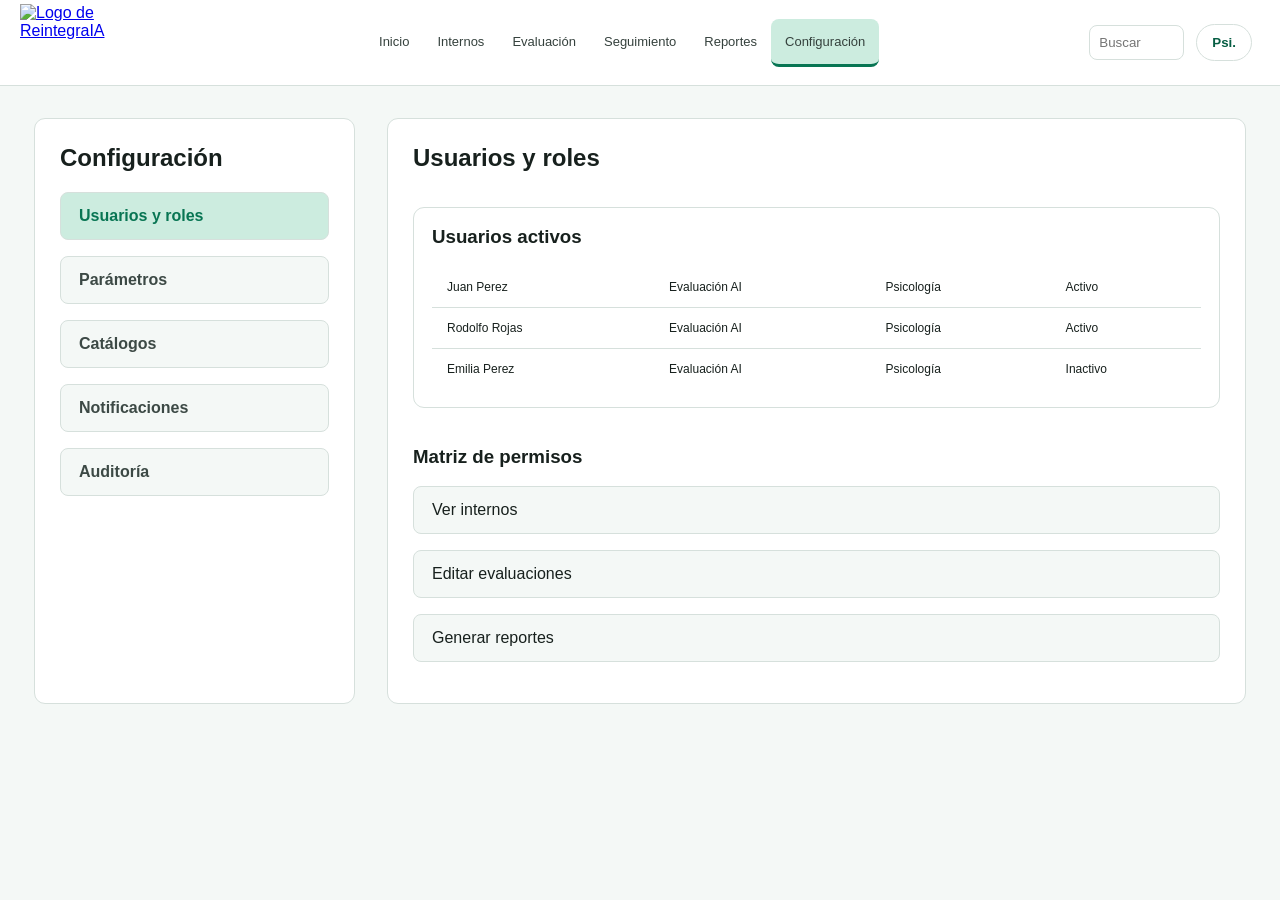
==== public/configuracion.html @ 0970b266 "fix: publish actual ReintegraIA prototype pages" ====
<!DOCTYPE html>
<html lang="es">
  <head>
    <meta charset="UTF-8" />
    <meta name="viewport" content="width=device-width, initial-scale=1.0" />
    <title>Configuración - ReintegraIA</title>
    <link rel="stylesheet" href="assets/styles/he_cab_configuracion.css" />
  </head>

  <body>
    <nav class="top-header">
      <a href="index.html" class="logo">
        <img src="assets/images/logo_reintegraia.jpg" alt="Logo de ReintegraIA" />
      </a>

      <ul class="menu-horizontal">
        <li>
          <a href="index.html">Inicio</a>
          <ul class="menu-vertical">
            <li><a href="index.html">Panel principal</a></li>
            <li><a href="#">Calendario de sesiones</a></li>
            <li><a href="#">Alertas recientes</a></li>
          </ul>
        </li>
        <li>
          <a href="#">Internos</a>
          <ul class="menu-vertical">
            <li><a href="#">Lista de internos</a></li>
            <li><a href="#">Registrar interno</a></li>
            <li><a href="#">Perfil del interno</a></li>
            <li><a href="#">Historial del interno</a></li>
          </ul>
        </li>
        <li>
          <a href="evaluacion.html">Evaluación</a>
          <ul class="menu-vertical">
            <li><a href="evaluacion.html">Evaluación psicológica</a></li>
            <li><a href="evaluacion.html">Evaluación social</a></li>
            <li><a href="evaluacion.html">Diagnóstico inicial</a></li>
            <li><a href="evaluacion.html">Plan de intervención</a></li>
          </ul>
        </li>
        <li>
          <a href="seguimiento.html">Seguimiento</a>
          <ul class="menu-vertical">
            <li><a href="seguimiento.html">Sesiones programadas</a></li>
            <li><a href="#">Registrar avance</a></li>
            <li><a href="#">Observaciones</a></li>
            <li><a href="#">Estado del tratamiento</a></li>
          </ul>
        </li>
        <li>
          <a href="#">Reportes</a>
          <ul class="menu-vertical">
            <li><a href="#">Reporte individual</a></li>
            <li><a href="#">Reporte por especialista</a></li>
            <li><a href="#">Reporte mensual</a></li>
            <li><a href="#">Exportar reporte</a></li>
          </ul>
        </li>
        <li class="opcion-activa">
          <a href="configuracion.html">Configuración</a>
          <ul class="menu-vertical menu-configuracion">
            <li><a href="configuracion.html">Mi perfil</a></li>
            <li><a href="configuracion.html">Especialistas</a></li>
            <li><a href="configuracion.html">Roles y permisos</a></li>
            <li><a href="#">Cerrar sesión</a></li>
          </ul>
        </li>
      </ul>

      <div class="div-busqueda">
        <input type="text" placeholder="Buscar" />
        <button type="button">Psi.</button>
      </div>
    </nav>

    <section class="section-configuracion">
      <div class="div-menu-configuracion">
        <h2>Configuración</h2>
        <a href="" class="seleccionado">Usuarios y roles</a>
        <a href="">Parámetros</a>
        <a href="">Catálogos</a>
        <a href="">Notificaciones</a>
        <a href="">Auditoría</a>
      </div>

      <div class="div-usuarios-roles">
        <h2>Usuarios y roles</h2>

        <div class="usuarios-activos">
          <h3>Usuarios activos</h3>
          <table>
            <tbody>
              <tr><td>Juan Perez</td><td>Evaluación AI</td><td>Psicología</td><td>Activo</td></tr>
              <tr><td>Rodolfo Rojas</td><td>Evaluación AI</td><td>Psicología</td><td>Activo</td></tr>
              <tr><td>Emilia Perez</td><td>Evaluación AI</td><td>Psicología</td><td>Inactivo</td></tr>
            </tbody>
          </table>
        </div>

        <h3 class="titulo-permisos">Matriz de permisos</h3>
        <div class="matriz-permisos">
          <p>Ver internos</p>
          <p>Editar evaluaciones</p>
          <p>Generar reportes</p>
        </div>
      </div>
    </section>
  </body>
</html>
---- public/assets/styles/he_cab_configuracion.css ----
body {
  margin: 0;
  background-color: #f4f8f6;
  color: #17201d;
  font-family: Arial, sans-serif;
}

.top-header {
  position: fixed;
  top: 0;
  left: 0;
  z-index: 100;
  display: flex;
  width: 100%;
  height: 85px;
  align-items: center;
  justify-content: space-between;
  background-color: white;
  border-bottom: 1px solid #d6e0dc;
}

.logo { margin-left: 20px; }
.logo img { display: block; width: 135px; height: 78px; object-fit: contain; }
.menu-horizontal { display: flex; padding: 0; list-style: none; }
.menu-horizontal li { position: relative; }

.menu-horizontal li a {
  display: block;
  padding: 15px 14px;
  color: #35413d;
  font-size: 13px;
  text-decoration: none;
}

.menu-horizontal li a:hover,
.opcion-activa > a { color: #075e44; background-color: #ccecdf; border-radius: 8px; }
.opcion-activa > a { border-bottom: 3px solid #087553; }

.menu-vertical {
  position: absolute;
  display: none;
  width: 210px;
  padding: 5px 0;
  background-color: white;
  border: 1px solid #d6e0dc;
  border-radius: 8px;
  list-style: none;
}

.menu-horizontal li:hover .menu-vertical { display: block; }
.menu-vertical li a { padding: 10px 14px; font-size: 12px; }
.menu-vertical li a:hover { background-color: #edf7f3; border-radius: 0; }
.menu-configuracion { right: 0; }

.div-busqueda { display: flex; align-items: center; gap: 12px; margin-right: 28px; }
.div-busqueda input,
.div-busqueda button { padding: 9px; background-color: white; border: 1px solid #d6e0dc; border-radius: 8px; }
.div-busqueda input { width: 75px; }
.div-busqueda button { padding: 10px 15px; color: #075e44; border-radius: 20px; font-weight: bold; }

/* CONTENIDO DE CONFIGURACION */
.section-configuracion {
  display: flex;
  margin: 118px 34px 35px;
  gap: 32px;
}

.div-menu-configuracion,
.div-usuarios-roles {
  background-color: white;
  border: 1px solid #d6e0dc;
  border-radius: 11px;
  padding: 25px;
}

.div-menu-configuracion { width: 25%; }
.div-usuarios-roles { width: 75%; }
.div-menu-configuracion h2,
.div-usuarios-roles h2 { margin-top: 0; }

.div-menu-configuracion a {
  display: block;
  margin-top: 16px;
  padding: 14px 18px;
  color: #3c4945;
  background-color: #f4f8f6;
  border: 1px solid #d6e0dc;
  border-radius: 8px;
  text-decoration: none;
  font-weight: bold;
}

.div-menu-configuracion .seleccionado {
  color: #087553;
  background-color: #ccecdf;
}

.usuarios-activos {
  margin-top: 35px;
  padding: 18px;
  border: 1px solid #d6e0dc;
  border-radius: 11px;
}

.usuarios-activos h3 { margin-top: 0; }
.usuarios-activos table { width: 100%; border-collapse: collapse; font-size: 12px; }
.usuarios-activos td { padding: 13px 15px; border-bottom: 1px solid #d6e0dc; }
.usuarios-activos tr:last-child td { border-bottom: 0; }

.titulo-permisos { margin-top: 38px; }
.matriz-permisos p {
  padding: 14px 18px;
  background-color: #f4f8f6;
  border: 1px solid #d6e0dc;
  border-radius: 8px;
}
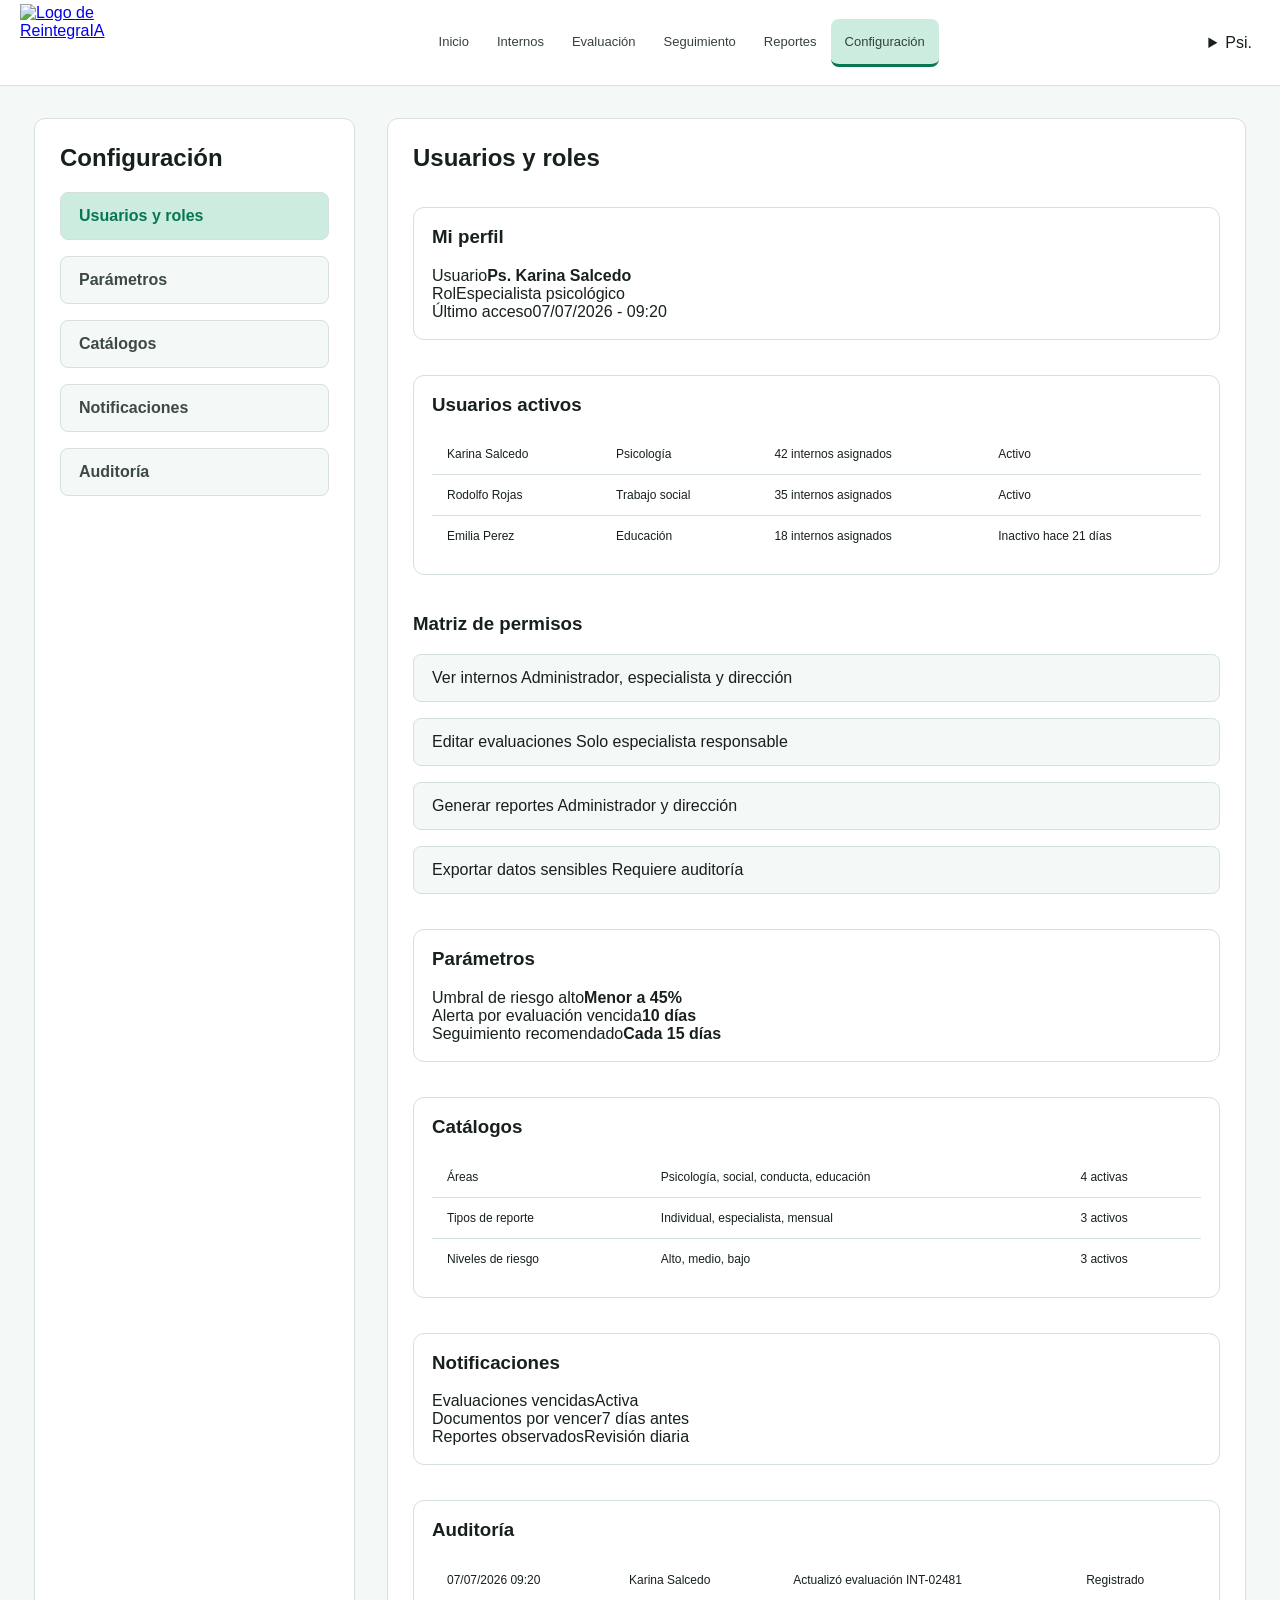
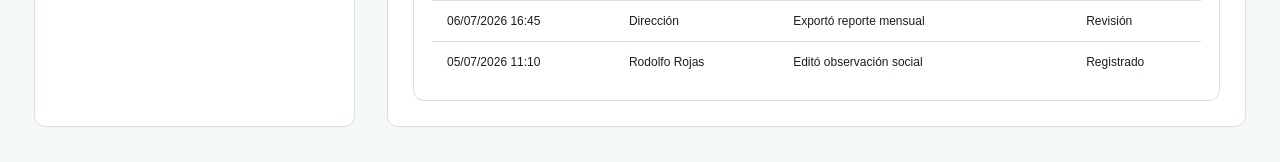
==== commit 1443347d: "Update configuracion.html Cambios en configuración" ====
--- a/public/configuracion.html
+++ b/public/configuracion.html
@@ -5,12 +5,13 @@
     <meta name="viewport" content="width=device-width, initial-scale=1.0" />
     <title>Configuración - ReintegraIA</title>
     <link rel="stylesheet" href="assets/styles/he_cab_configuracion.css" />
+    <link rel="stylesheet" href="assets/styles/he_cab_mejoras.css" />
   </head>
 
   <body>
     <nav class="top-header">
       <a href="index.html" class="logo">
-        <img src="assets/images/logo_reintegraia.jpg" alt="Logo de ReintegraIA" />
+        <img src="assets/images/logo_reintegraia-sinFondo.png" alt="Logo de ReintegraIA" />
       </a>
 
       <ul class="menu-horizontal">
@@ -18,95 +19,149 @@
           <a href="index.html">Inicio</a>
           <ul class="menu-vertical">
             <li><a href="index.html">Panel principal</a></li>
-            <li><a href="#">Calendario de sesiones</a></li>
-            <li><a href="#">Alertas recientes</a></li>
+            <li><a href="seguimiento.html#calendario-sesiones">Calendario de sesiones</a></li>
+            <li><a href="index.html#alertas-recientes">Alertas recientes</a></li>
           </ul>
         </li>
         <li>
-          <a href="#">Internos</a>
+          <a href="internos.html">Internos</a>
           <ul class="menu-vertical">
-            <li><a href="#">Lista de internos</a></li>
-            <li><a href="#">Registrar interno</a></li>
-            <li><a href="#">Perfil del interno</a></li>
-            <li><a href="#">Historial del interno</a></li>
+            <li><a href="internos.html#lista-internos">Lista de internos</a></li>
+            <li><a href="internos.html#registrar-interno">Registrar interno</a></li>
+            <li><a href="internos.html#perfil-interno">Perfil del interno</a></li>
+            <li><a href="internos.html#historial-interno">Historial del interno</a></li>
           </ul>
         </li>
         <li>
           <a href="evaluacion.html">Evaluación</a>
           <ul class="menu-vertical">
-            <li><a href="evaluacion.html">Evaluación psicológica</a></li>
-            <li><a href="evaluacion.html">Evaluación social</a></li>
-            <li><a href="evaluacion.html">Diagnóstico inicial</a></li>
-            <li><a href="evaluacion.html">Plan de intervención</a></li>
+            <li><a href="evaluacion.html#evaluacion-psicologica">Evaluación psicológica</a></li>
+            <li><a href="evaluacion.html#evaluacion-social">Evaluación social</a></li>
+            <li><a href="evaluacion.html#diagnostico-inicial">Diagnóstico inicial</a></li>
+            <li><a href="evaluacion.html#plan-intervencion">Plan de intervención</a></li>
           </ul>
         </li>
         <li>
           <a href="seguimiento.html">Seguimiento</a>
           <ul class="menu-vertical">
-            <li><a href="seguimiento.html">Sesiones programadas</a></li>
-            <li><a href="#">Registrar avance</a></li>
-            <li><a href="#">Observaciones</a></li>
-            <li><a href="#">Estado del tratamiento</a></li>
+            <li><a href="seguimiento.html#sesiones-programadas">Sesiones programadas</a></li>
+            <li><a href="seguimiento.html#registrar-avance">Registrar avance</a></li>
+            <li><a href="seguimiento.html#observaciones">Observaciones</a></li>
+            <li><a href="seguimiento.html#estado-tratamiento">Estado del tratamiento</a></li>
           </ul>
         </li>
         <li>
-          <a href="#">Reportes</a>
+          <a href="reportes.html">Reportes</a>
           <ul class="menu-vertical">
-            <li><a href="#">Reporte individual</a></li>
-            <li><a href="#">Reporte por especialista</a></li>
-            <li><a href="#">Reporte mensual</a></li>
-            <li><a href="#">Exportar reporte</a></li>
+            <li><a href="reportes.html#reporte-individual">Reporte individual</a></li>
+            <li><a href="reportes.html#reporte-especialista">Reporte por especialista</a></li>
+            <li><a href="reportes.html#reporte-mensual">Reporte mensual</a></li>
+            <li><a href="reportes.html#exportar-reporte">Exportar reporte</a></li>
           </ul>
         </li>
         <li class="opcion-activa">
-          <a href="configuracion.html">Configuración</a>
+          <a href="configuracion.html#roles-permisos">Configuración</a>
           <ul class="menu-vertical menu-configuracion">
-            <li><a href="configuracion.html">Mi perfil</a></li>
-            <li><a href="configuracion.html">Especialistas</a></li>
-            <li><a href="configuracion.html">Roles y permisos</a></li>
-            <li><a href="#">Cerrar sesión</a></li>
+            <li><a href="configuracion.html#mi-perfil">Mi perfil</a></li>
+            <li><a href="configuracion.html#especialistas">Especialistas</a></li>
+            <li><a href="configuracion.html#roles-permisos">Roles y permisos</a></li>
+            <li><a href="login.html#cerrar-sesion">Cerrar sesión</a></li>
           </ul>
         </li>
       </ul>
 
-      <div class="div-busqueda">
-        <input type="text" placeholder="Buscar" />
-        <button type="button">Psi.</button>
+            <div class="div-busqueda">
+        <details class="menu-usuario">
+          <summary>Psi.</summary>
+          <div class="opciones-usuario">
+            <button type="button">Ver perfil</button>
+            <button type="button">Cerrar sesión</button>
+          </div>
+        </details>
       </div>
     </nav>
 
     <section class="section-configuracion">
       <div class="div-menu-configuracion">
         <h2>Configuración</h2>
-        <a href="" class="seleccionado">Usuarios y roles</a>
-        <a href="">Parámetros</a>
-        <a href="">Catálogos</a>
-        <a href="">Notificaciones</a>
-        <a href="">Auditoría</a>
+        <a href="configuracion.html#roles-permisos" class="seleccionado">Usuarios y roles</a>
+        <a href="configuracion.html#parametros">Parámetros</a>
+        <a href="configuracion.html#catalogos">Catálogos</a>
+        <a href="configuracion.html#notificaciones">Notificaciones</a>
+        <a href="configuracion.html#auditoria">Auditoría</a>
       </div>
 
-      <div class="div-usuarios-roles">
+      <div id="roles-permisos" class="div-usuarios-roles">
         <h2>Usuarios y roles</h2>
 
-        <div class="usuarios-activos">
+        <div id="mi-perfil" class="usuarios-activos">
+          <h3>Mi perfil</h3>
+          <div class="lista-datos">
+            <div class="fila-dato"><span>Usuario</span><strong>Ps. Karina Salcedo</strong></div>
+            <div class="fila-dato"><span>Rol</span><span class="etiqueta">Especialista psicológico</span></div>
+            <div class="fila-dato"><span>Último acceso</span><span>07/07/2026 - 09:20</span></div>
+          </div>
+        </div>
+
+        <div id="especialistas" class="usuarios-activos">
           <h3>Usuarios activos</h3>
           <table>
             <tbody>
-              <tr><td>Juan Perez</td><td>Evaluación AI</td><td>Psicología</td><td>Activo</td></tr>
-              <tr><td>Rodolfo Rojas</td><td>Evaluación AI</td><td>Psicología</td><td>Activo</td></tr>
-              <tr><td>Emilia Perez</td><td>Evaluación AI</td><td>Psicología</td><td>Inactivo</td></tr>
+              <tr><td>Karina Salcedo</td><td>Psicología</td><td>42 internos asignados</td><td><span class="etiqueta">Activo</span></td></tr>
+              <tr><td>Rodolfo Rojas</td><td>Trabajo social</td><td>35 internos asignados</td><td><span class="etiqueta">Activo</span></td></tr>
+              <tr><td>Emilia Perez</td><td>Educación</td><td>18 internos asignados</td><td><span class="etiqueta-gris etiqueta">Inactivo hace 21 días</span></td></tr>
             </tbody>
           </table>
         </div>
 
         <h3 class="titulo-permisos">Matriz de permisos</h3>
         <div class="matriz-permisos">
-          <p>Ver internos</p>
-          <p>Editar evaluaciones</p>
-          <p>Generar reportes</p>
+          <p>Ver internos <span class="etiqueta">Administrador, especialista y dirección</span></p>
+          <p>Editar evaluaciones <span class="etiqueta-amarilla etiqueta">Solo especialista responsable</span></p>
+          <p>Generar reportes <span class="etiqueta">Administrador y dirección</span></p>
+          <p>Exportar datos sensibles <span class="etiqueta-roja etiqueta">Requiere auditoría</span></p>
+        </div>
+
+        <div id="parametros" class="usuarios-activos">
+          <h3>Parámetros</h3>
+          <div class="lista-datos">
+            <div class="fila-dato"><span>Umbral de riesgo alto</span><strong>Menor a 45%</strong></div>
+            <div class="fila-dato"><span>Alerta por evaluación vencida</span><strong>10 días</strong></div>
+            <div class="fila-dato"><span>Seguimiento recomendado</span><strong>Cada 15 días</strong></div>
+          </div>
+        </div>
+
+        <div id="catalogos" class="usuarios-activos">
+          <h3>Catálogos</h3>
+          <table>
+            <tbody>
+              <tr><td>Áreas</td><td>Psicología, social, conducta, educación</td><td><span class="etiqueta">4 activas</span></td></tr>
+              <tr><td>Tipos de reporte</td><td>Individual, especialista, mensual</td><td><span class="etiqueta">3 activos</span></td></tr>
+              <tr><td>Niveles de riesgo</td><td>Alto, medio, bajo</td><td><span class="etiqueta">3 activos</span></td></tr>
+            </tbody>
+          </table>
+        </div>
+
+        <div id="notificaciones" class="usuarios-activos">
+          <h3>Notificaciones</h3>
+          <div class="lista-datos">
+            <div class="fila-dato"><span>Evaluaciones vencidas</span><span class="etiqueta">Activa</span></div>
+            <div class="fila-dato"><span>Documentos por vencer</span><span class="etiqueta">7 días antes</span></div>
+            <div class="fila-dato"><span>Reportes observados</span><span class="etiqueta-amarilla etiqueta">Revisión diaria</span></div>
+          </div>
+        </div>
+
+        <div id="auditoria" class="usuarios-activos">
+          <h3>Auditoría</h3>
+          <table>
+            <tbody>
+              <tr><td>07/07/2026 09:20</td><td>Karina Salcedo</td><td>Actualizó evaluación INT-02481</td><td><span class="etiqueta">Registrado</span></td></tr>
+              <tr><td>06/07/2026 16:45</td><td>Dirección</td><td>Exportó reporte mensual</td><td><span class="etiqueta-amarilla etiqueta">Revisión</span></td></tr>
+              <tr><td>05/07/2026 11:10</td><td>Rodolfo Rojas</td><td>Editó observación social</td><td><span class="etiqueta">Registrado</span></td></tr>
+            </tbody>
+          </table>
         </div>
       </div>
     </section>
   </body>
 </html>
-
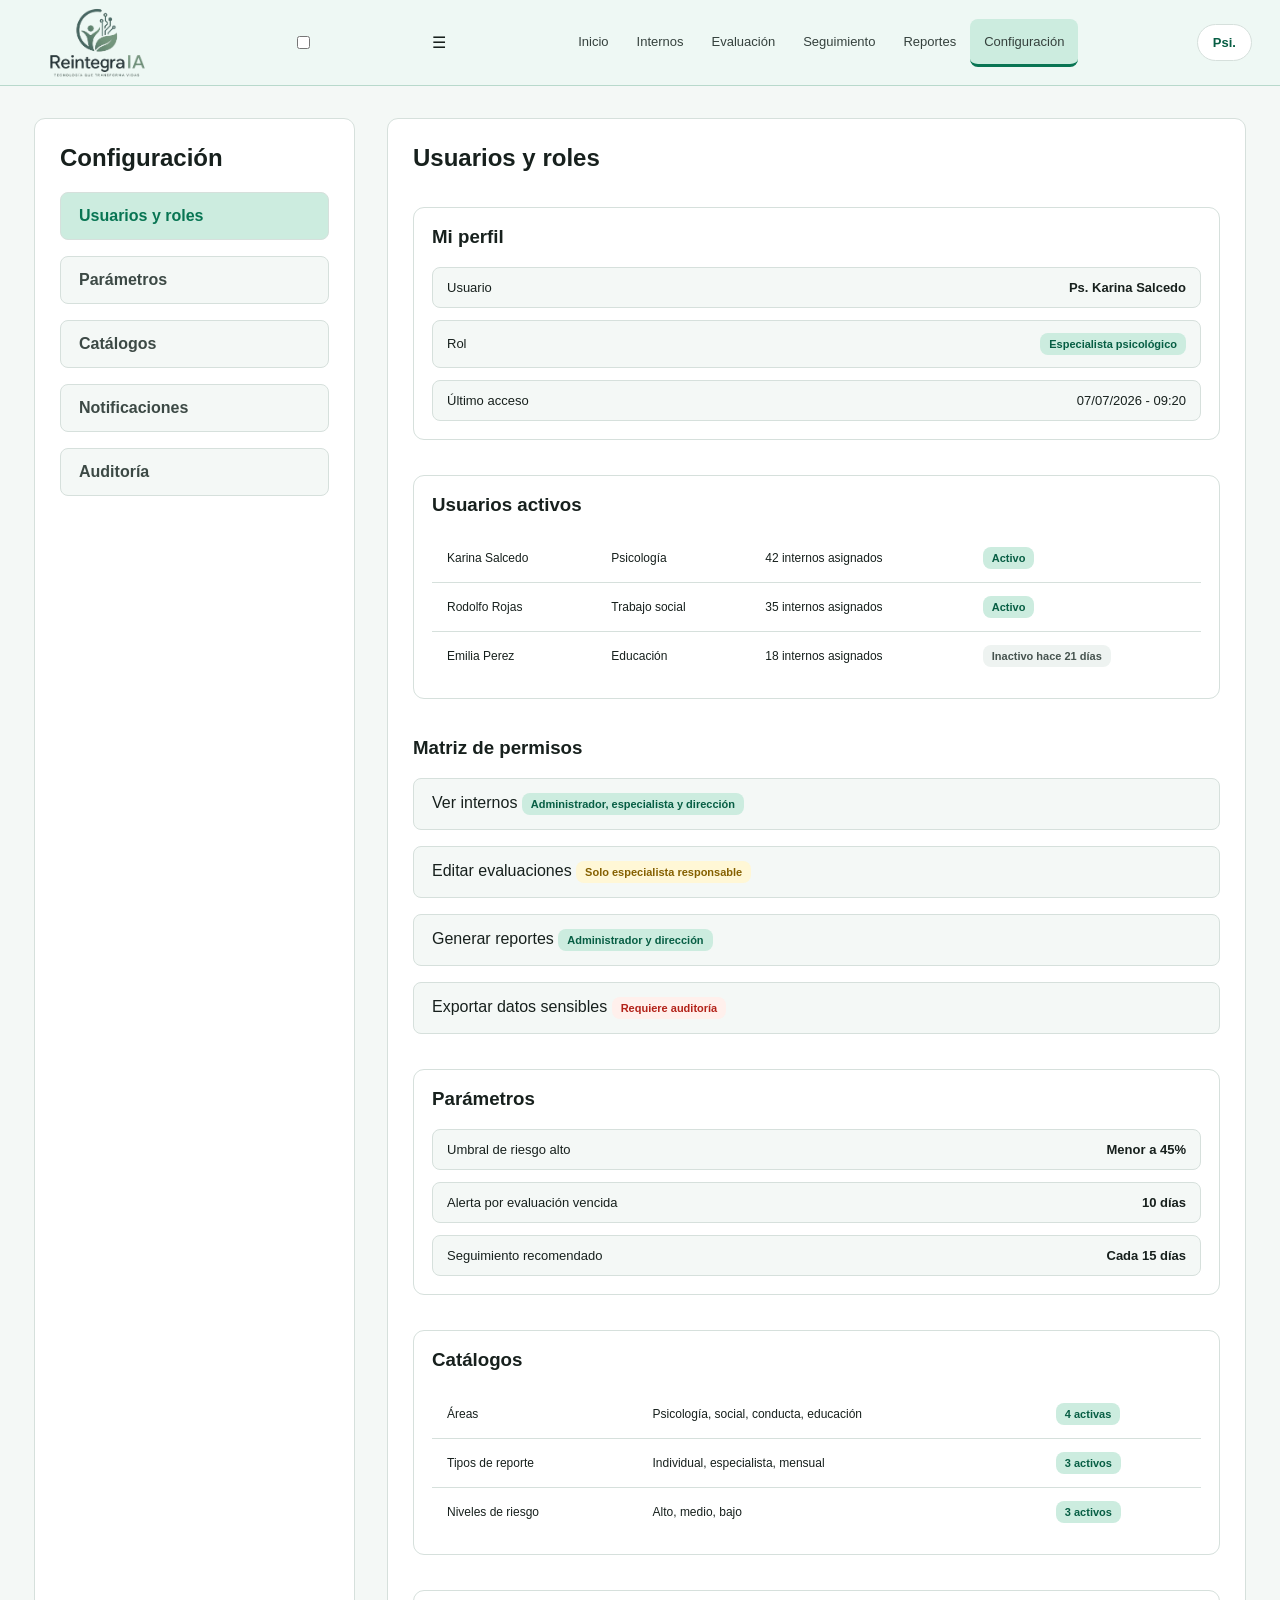
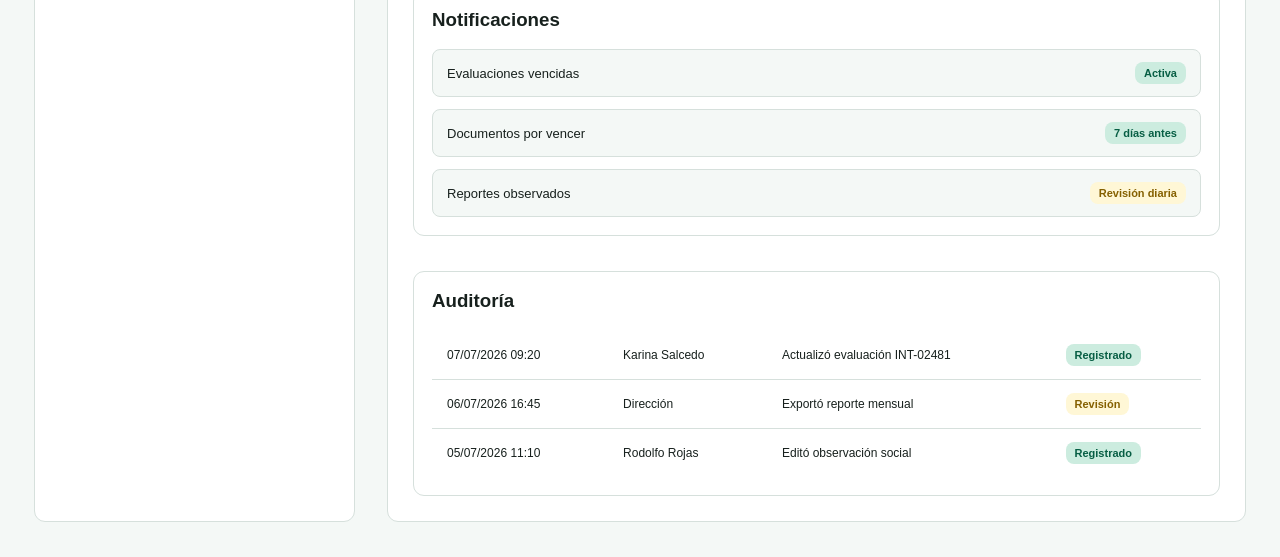
==== commit 6b3d66c7: "Add files via upload" ====
--- a/public/configuracion.html
+++ b/public/configuracion.html
@@ -1,4 +1,4 @@
-<!DOCTYPE html>
+﻿<!DOCTYPE html>
 <html lang="es">
   <head>
     <meta charset="UTF-8" />
@@ -10,17 +10,22 @@
 
   <body>
     <nav class="top-header">
-      <a href="index.html" class="logo">
+      <a href="dashboard.html" class="logo">
         <img src="assets/images/logo_reintegraia-sinFondo.png" alt="Logo de ReintegraIA" />
       </a>
 
+      <input type="checkbox" id="menu-toggle" class="menu-checkbox" />
+      <label for="menu-toggle" class="menu-toggle" aria-label="Abrir menú" role="button">
+        &#9776;
+      </label>
+
       <ul class="menu-horizontal">
         <li>
-          <a href="index.html">Inicio</a>
+          <a href="dashboard.html">Inicio</a>
           <ul class="menu-vertical">
-            <li><a href="index.html">Panel principal</a></li>
+            <li><a href="dashboard.html">Panel principal</a></li>
             <li><a href="seguimiento.html#calendario-sesiones">Calendario de sesiones</a></li>
-            <li><a href="index.html#alertas-recientes">Alertas recientes</a></li>
+            <li><a href="dashboard.html#alertas-recientes">Alertas recientes</a></li>
           </ul>
         </li>
         <li>
@@ -46,7 +51,6 @@
           <ul class="menu-vertical">
             <li><a href="seguimiento.html#sesiones-programadas">Sesiones programadas</a></li>
             <li><a href="seguimiento.html#registrar-avance">Registrar avance</a></li>
-            <li><a href="seguimiento.html#observaciones">Observaciones</a></li>
             <li><a href="seguimiento.html#estado-tratamiento">Estado del tratamiento</a></li>
           </ul>
         </li>
@@ -65,7 +69,7 @@
             <li><a href="configuracion.html#mi-perfil">Mi perfil</a></li>
             <li><a href="configuracion.html#especialistas">Especialistas</a></li>
             <li><a href="configuracion.html#roles-permisos">Roles y permisos</a></li>
-            <li><a href="login.html#cerrar-sesion">Cerrar sesión</a></li>
+            <li><a href="index.html#cerrar-sesion">Cerrar sesión</a></li>
           </ul>
         </li>
       </ul>
@@ -164,4 +168,10 @@
       </div>
     </section>
   </body>
-</html>
+</html>
+
+
+
+
+
+
--- a/public/assets/styles/he_cab_configuracion.css
+++ b/public/assets/styles/he_cab_configuracion.css
@@ -15,12 +15,12 @@
   height: 85px;
   align-items: center;
   justify-content: space-between;
-  background-color: white;
-  border-bottom: 1px solid #d6e0dc;
+  background-color: #eef8f4;
+  border-bottom: 1px solid #b8d9cc;
 }
 
 .logo { margin-left: 20px; }
-.logo img { display: block; width: 135px; height: 78px; object-fit: contain; }
+.logo img { display: block; width: 155px; height: 78px; object-fit: contain; }
 .menu-horizontal { display: flex; padding: 0; list-style: none; }
 .menu-horizontal li { position: relative; }
 
--- a/public/assets/styles/he_cab_mejoras.css
+++ b/public/assets/styles/he_cab_mejoras.css
@@ -0,0 +1,407 @@
+.panel-claro,
+.bloque-datos,
+.bloque-tabla {
+  background-color: white;
+  border: 1px solid #d6e0dc;
+  border-radius: 11px;
+  padding: 22px;
+}
+
+.panel-claro h2,
+.bloque-datos h2,
+.bloque-tabla h2 {
+  margin-top: 0;
+  font-size: 17px;
+}
+
+.seccion-ajustada {
+  margin: 30px;
+}
+
+.grilla-dos {
+  display: grid;
+  grid-template-columns: 1fr 1fr;
+  gap: 22px;
+}
+
+.grilla-tres {
+  display: grid;
+  grid-template-columns: repeat(3, 1fr);
+  gap: 20px;
+}
+
+.lista-datos {
+  display: grid;
+  gap: 12px;
+}
+
+.fila-dato {
+  display: flex;
+  align-items: center;
+  justify-content: space-between;
+  gap: 12px;
+  padding: 12px 14px;
+  background-color: #f4f8f6;
+  border: 1px solid #d6e0dc;
+  border-radius: 8px;
+  font-size: 13px;
+}
+
+.texto-muted {
+  color: #6f7d78;
+  font-size: 12px;
+}
+
+.etiqueta {
+  display: inline-block;
+  padding: 5px 9px;
+  color: #075e44;
+  background-color: #ccecdf;
+  border-radius: 8px;
+  font-size: 11px;
+  font-weight: bold;
+  white-space: nowrap;
+}
+
+.etiqueta-roja {
+  color: #b32219;
+  background-color: #fff0ec;
+}
+
+.etiqueta-amarilla {
+  color: #856000;
+  background-color: #fff7d6;
+}
+
+.etiqueta-gris {
+  color: #46534f;
+  background-color: #eef3f1;
+}
+
+.boton-accion,
+.boton-alerta,
+.boton-secundario {
+  display: inline-block;
+  padding: 10px 13px;
+  color: #075e44;
+  background-color: #e8f6f1;
+  border: 1px solid #b8d9cc;
+  border-radius: 8px;
+  text-decoration: none;
+  font-size: 12px;
+  font-weight: bold;
+}
+
+.boton-accion:hover,
+.boton-alerta:hover,
+.boton-secundario:hover {
+  background-color: #ccecdf;
+}
+
+.boton-alerta {
+  display: block;
+  margin-top: 12px;
+  color: #3c4945;
+  background-color: #f4f8f6;
+  border-color: #d6e0dc;
+}
+
+.boton-alerta.rojo {
+  color: #b32219;
+  background-color: #fff0ec;
+  border-color: #f0c7bf;
+}
+
+.boton-secundario {
+  color: #43504b;
+  background-color: white;
+}
+
+.fila-botones {
+  display: flex;
+  flex-wrap: wrap;
+  gap: 10px;
+  margin-top: 15px;
+}
+
+.barra-progreso {
+  width: 100%;
+  height: 10px;
+  overflow: hidden;
+  background-color: #e6eeeb;
+  border-radius: 8px;
+}
+
+.barra-progreso span {
+  display: block;
+  height: 100%;
+  background-color: #27906c;
+  border-radius: 8px;
+}
+
+.barra-progreso.alerta span {
+  background-color: #d83b32;
+}
+
+.barra-progreso.media span {
+  background-color: #c99017;
+}
+
+.formulario-simple {
+  display: grid;
+  grid-template-columns: repeat(2, 1fr);
+  gap: 16px;
+}
+
+.campo-simple label {
+  display: block;
+  margin-bottom: 6px;
+  font-size: 12px;
+  font-weight: bold;
+}
+
+.campo-simple input,
+.campo-simple select,
+.campo-simple textarea {
+  width: 100%;
+  padding: 12px;
+  box-sizing: border-box;
+  border: 1px solid #d6e0dc;
+  border-radius: 8px;
+  font-family: Arial, sans-serif;
+}
+
+.campo-simple textarea {
+  min-height: 95px;
+  resize: none;
+}
+
+.campo-ancho {
+  grid-column: 1 / -1;
+}
+
+.modal-css {
+  position: fixed;
+  inset: 0;
+  z-index: 300;
+  display: none;
+  align-items: center;
+  justify-content: center;
+  padding: 24px;
+  background-color: rgba(16, 31, 26, 0.38);
+}
+
+.modal-css:target {
+  display: flex;
+}
+
+.modal-contenido {
+  width: min(540px, 100%);
+  background-color: white;
+  border: 1px solid #d6e0dc;
+  border-radius: 11px;
+  padding: 24px;
+  box-shadow: 0 18px 45px rgba(23, 32, 29, 0.18);
+}
+
+.modal-encabezado {
+  display: flex;
+  align-items: flex-start;
+  justify-content: space-between;
+  gap: 18px;
+  margin-bottom: 14px;
+}
+
+.modal-encabezado h2 {
+  margin: 6px 0 0;
+}
+
+.cerrar-modal {
+  color: #075e44;
+  text-decoration: none;
+  font-size: 18px;
+  font-weight: bold;
+}
+
+.tabla-actividad a,
+.usuarios-activos a {
+  color: #075e44;
+  font-weight: bold;
+  text-decoration: none;
+}
+
+.div-alertas p {
+  margin: 0;
+}
+
+.div-alertas .boton-alerta + .boton-alerta {
+  margin-top: 12px;
+}
+
+.menu-vertical a {
+  line-height: 1.25;
+}
+
+@media (max-width: 900px) {
+  .grilla-dos,
+  .grilla-tres,
+  .formulario-simple {
+    grid-template-columns: 1fr;
+  }
+
+  .section-evaluacion,
+  .section-contenido-seguimiento,
+  .section-configuracion,
+  .div-gral-resumen,
+  .div-gral-seguimiento {
+    flex-direction: column;
+  }
+
+  .tarjeta-resumen,
+  .div-tendencia,
+  .div-alertas,
+  .div-formulario-evaluacion,
+  .div-criterios,
+  .div-linea-tiempo,
+  .div-columna-derecha,
+  .div-menu-configuracion,
+  .div-usuarios-roles {
+    width: auto;
+  }
+}
+
+.opcion-activa > a {
+  color: #075e44;
+  background-color: #ccecdf;
+  border-bottom: 3px solid #087553;
+  border-radius: 8px;
+}
+
+.panel-acceso {
+  max-width: 460px;
+  margin: 0 auto;
+}
+
+.texto-centro {
+  text-align: center;
+}
+
+.panel-acceso img {
+  display: block;
+  width: 170px;
+  height: 86px;
+  margin: 0 auto 10px;
+  object-fit: contain;
+}
+
+
+.menu-usuario {
+  position: relative;
+}
+
+.menu-usuario summary {
+  display: block;
+  padding: 10px 15px;
+  color: #075e44;
+  background-color: white;
+  border: 1px solid #d6e0dc;
+  border-radius: 20px;
+  font-size: 13px;
+  font-weight: bold;
+  cursor: pointer;
+  list-style: none;
+}
+
+.menu-usuario summary::-webkit-details-marker {
+  display: none;
+}
+
+.opciones-usuario {
+  position: absolute;
+  top: 44px;
+  right: 0;
+  z-index: 260;
+  display: grid;
+  width: 150px;
+  gap: 8px;
+  padding: 10px;
+  background-color: white;
+  border: 1px solid #d6e0dc;
+  border-radius: 10px;
+  box-shadow: 0 12px 28px rgba(23, 32, 29, 0.14);
+}
+
+.opciones-usuario button {
+  width: 100%;
+  padding: 10px 12px;
+  color: #075e44;
+  background-color: #f4f8f6;
+  border: 1px solid #d6e0dc;
+  border-radius: 8px;
+  font-size: 12px;
+  font-weight: bold;
+  text-align: left;
+  cursor: pointer;
+}
+
+.opciones-usuario button:hover {
+  background-color: #ccecdf;
+}
+
+.encabezado-lista-internos {
+  display: flex;
+  align-items: flex-start;
+  justify-content: space-between;
+  gap: 20px;
+  margin-bottom: 18px;
+}
+
+.encabezado-lista-internos h2 {
+  margin: 0;
+}
+
+.busqueda-lista-internos {
+  display: flex;
+  align-items: center;
+  gap: 8px;
+}
+
+.busqueda-lista-internos label {
+  color: #6f7d78;
+  font-size: 12px;
+  font-weight: bold;
+}
+
+.busqueda-lista-internos input {
+  width: 210px;
+  padding: 10px 12px;
+  border: 1px solid #d6e0dc;
+  border-radius: 8px;
+  font-family: Arial, sans-serif;
+}
+
+.acciones-lista-internos {
+  display: flex;
+  flex-wrap: wrap;
+  gap: 10px;
+  margin: 0 0 22px;
+  padding-bottom: 18px;
+  border-bottom: 1px solid #edf3f0;
+}
+
+.tabla-lista-internos {
+  margin-top: 4px;
+}
+
+@media (max-width: 700px) {
+  .encabezado-lista-internos,
+  .busqueda-lista-internos {
+    align-items: stretch;
+    flex-direction: column;
+  }
+
+  .busqueda-lista-internos input {
+    width: 100%;
+    box-sizing: border-box;
+  }
+}
